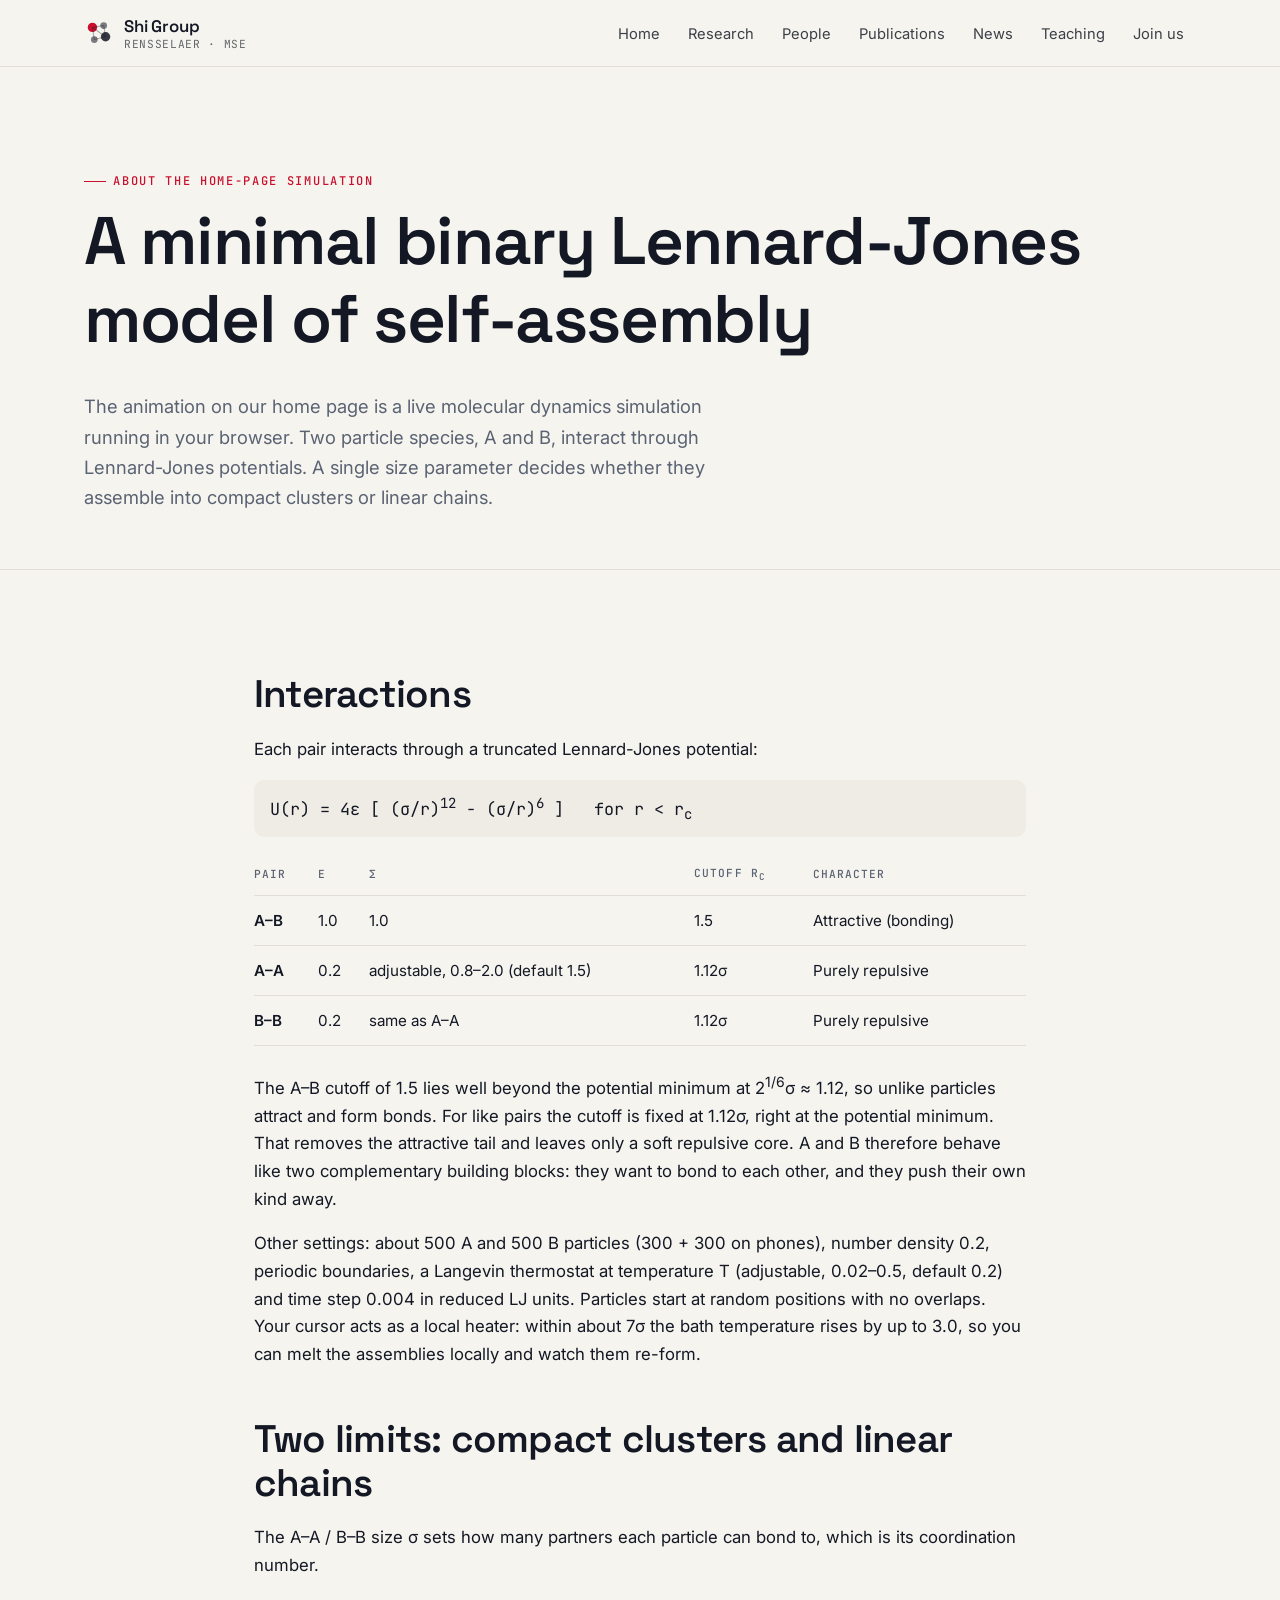
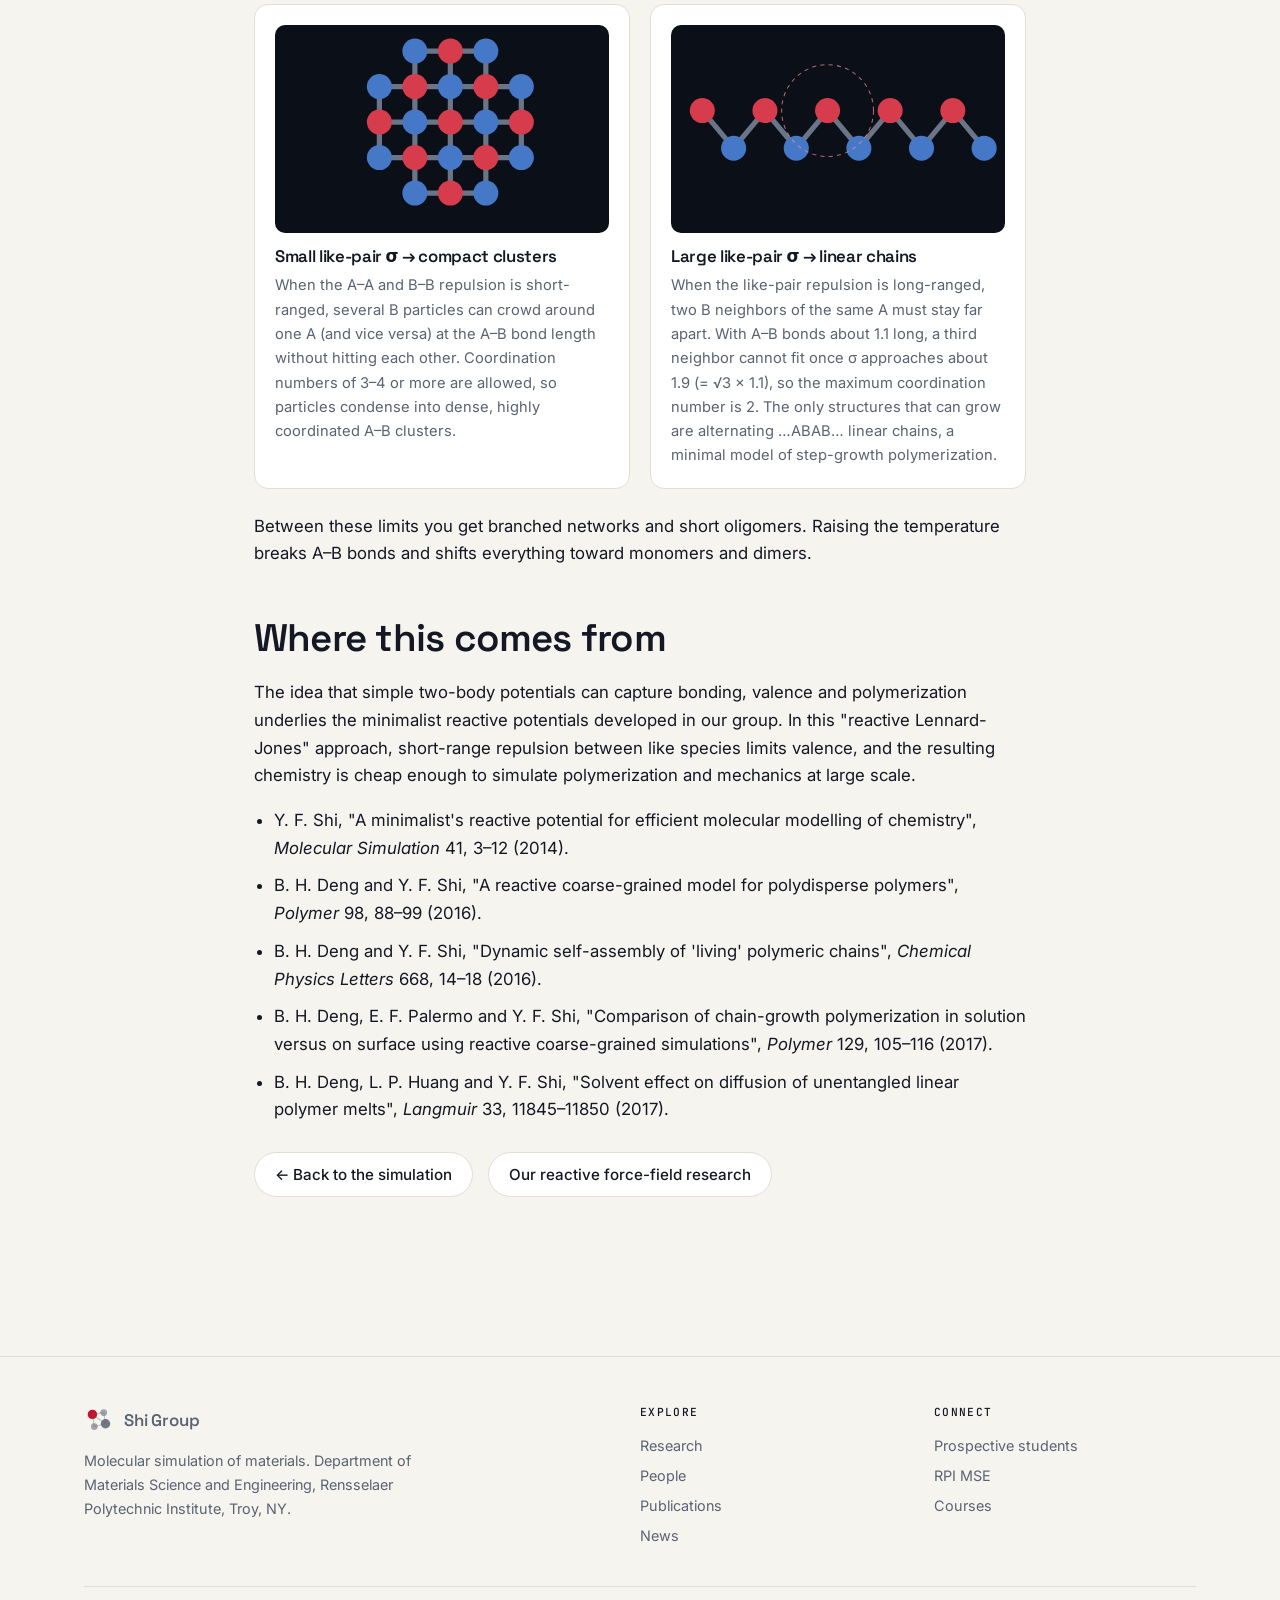
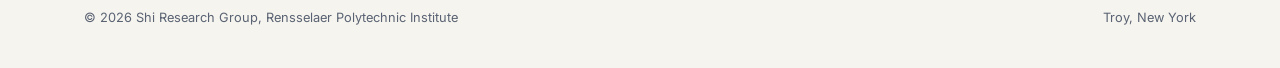
==== model.html @ 4d03acb0 "Add files via upload" ====
<!doctype html>
<html lang="en">
<head>
<meta charset="utf-8">
<meta name="viewport" content="width=device-width, initial-scale=1">
<title>The Model · Shi Group</title>
<link rel="icon" href="assets/favicon.svg" type="image/svg+xml">
<link rel="preconnect" href="https://fonts.googleapis.com"><link rel="preconnect" href="https://fonts.gstatic.com" crossorigin>
<link href="https://fonts.googleapis.com/css2?family=Inter:wght@400;500;600&family=JetBrains+Mono:wght@400;500&family=Space+Grotesk:wght@500;600&display=swap" rel="stylesheet">
<link rel="stylesheet" href="assets/style.css">
</head>
<body>
<section class="page-head">
  <div class="wrap">
    <div class="eyebrow">About the home-page simulation</div>
    <h1>A minimal binary Lennard-Jones model of self-assembly</h1>
    <p>The animation on our home page is a live molecular dynamics simulation running in your browser. Two particle species, A and B, interact through Lennard-Jones potentials. A single size parameter decides whether they assemble into compact clusters or linear chains.</p>
  </div>
</section>

<section class="section">
  <div class="wrap prose" style="max-width:820px">
    <h2>Interactions</h2>
    <p>Each pair interacts through a truncated Lennard-Jones potential:</p>
    <p class="eq">U(r) = 4ε [ (σ/r)<sup>12</sup> − (σ/r)<sup>6</sup> ] &nbsp;&nbsp;for r &lt; r<sub>c</sub></p>
    <table class="param-table">
      <thead><tr><th>Pair</th><th>ε</th><th>σ</th><th>Cutoff r<sub>c</sub></th><th>Character</th></tr></thead>
      <tbody>
        <tr><td>A–B</td><td>1.0</td><td>1.0</td><td>1.5</td><td>Attractive (bonding)</td></tr>
        <tr><td>A–A</td><td>0.2</td><td>adjustable, 0.8–2.0 (default 1.5)</td><td>1.12σ</td><td>Purely repulsive</td></tr>
        <tr><td>B–B</td><td>0.2</td><td>same as A–A</td><td>1.12σ</td><td>Purely repulsive</td></tr>
      </tbody>
    </table>
    <p>The A–B cutoff of 1.5 lies well beyond the potential minimum at 2<sup>1/6</sup>σ ≈ 1.12, so unlike particles attract and form bonds. For like pairs the cutoff is fixed at 1.12σ, right at the potential minimum. That removes the attractive tail and leaves only a soft repulsive core. A and B therefore behave like two complementary building blocks: they want to bond to each other, and they push their own kind away.</p>
    <p>Other settings: about 500 A and 500 B particles (300 + 300 on phones), number density 0.2, periodic boundaries, a Langevin thermostat at temperature T (adjustable, 0.02–0.5, default 0.2) and time step 0.004 in reduced LJ units. Particles start at random positions with no overlaps. Your cursor acts as a local heater: within about 7σ the bath temperature rises by up to 3.0, so you can melt the assemblies locally and watch them re-form.</p>

    <h2 style="margin-top:48px">Two limits: compact clusters and linear chains</h2>
    <p>The A–A / B–B size σ sets how many partners each particle can bond to, which is its coordination number.</p>
    <div class="limits">
      <div class="limit"><svg viewBox="0 0 320 200" role="img" aria-label="Compact A-B cluster"><line x1="100" y1="59" x2="134" y2="59" stroke="#aab9d2" stroke-width="5" opacity=".6"/><line x1="100" y1="59" x2="100" y2="93" stroke="#aab9d2" stroke-width="5" opacity=".6"/><line x1="100" y1="93" x2="134" y2="93" stroke="#aab9d2" stroke-width="5" opacity=".6"/><line x1="100" y1="93" x2="100" y2="127" stroke="#aab9d2" stroke-width="5" opacity=".6"/><line x1="100" y1="127" x2="134" y2="127" stroke="#aab9d2" stroke-width="5" opacity=".6"/><line x1="134" y1="25" x2="168" y2="25" stroke="#aab9d2" stroke-width="5" opacity=".6"/><line x1="134" y1="25" x2="134" y2="59" stroke="#aab9d2" stroke-width="5" opacity=".6"/><line x1="134" y1="59" x2="168" y2="59" stroke="#aab9d2" stroke-width="5" opacity=".6"/><line x1="134" y1="59" x2="134" y2="93" stroke="#aab9d2" stroke-width="5" opacity=".6"/><line x1="134" y1="93" x2="168" y2="93" stroke="#aab9d2" stroke-width="5" opacity=".6"/><line x1="134" y1="93" x2="134" y2="127" stroke="#aab9d2" stroke-width="5" opacity=".6"/><line x1="134" y1="127" x2="168" y2="127" stroke="#aab9d2" stroke-width="5" opacity=".6"/><line x1="134" y1="127" x2="134" y2="161" stroke="#aab9d2" stroke-width="5" opacity=".6"/><line x1="134" y1="161" x2="168" y2="161" stroke="#aab9d2" stroke-width="5" opacity=".6"/><line x1="168" y1="25" x2="202" y2="25" stroke="#aab9d2" stroke-width="5" opacity=".6"/><line x1="168" y1="25" x2="168" y2="59" stroke="#aab9d2" stroke-width="5" opacity=".6"/><line x1="168" y1="59" x2="202" y2="59" stroke="#aab9d2" stroke-width="5" opacity=".6"/><line x1="168" y1="59" x2="168" y2="93" stroke="#aab9d2" stroke-width="5" opacity=".6"/><line x1="168" y1="93" x2="202" y2="93" stroke="#aab9d2" stroke-width="5" opacity=".6"/><line x1="168" y1="93" x2="168" y2="127" stroke="#aab9d2" stroke-width="5" opacity=".6"/><line x1="168" y1="127" x2="202" y2="127" stroke="#aab9d2" stroke-width="5" opacity=".6"/><line x1="168" y1="127" x2="168" y2="161" stroke="#aab9d2" stroke-width="5" opacity=".6"/><line x1="168" y1="161" x2="202" y2="161" stroke="#aab9d2" stroke-width="5" opacity=".6"/><line x1="202" y1="25" x2="202" y2="59" stroke="#aab9d2" stroke-width="5" opacity=".6"/><line x1="202" y1="59" x2="236" y2="59" stroke="#aab9d2" stroke-width="5" opacity=".6"/><line x1="202" y1="59" x2="202" y2="93" stroke="#aab9d2" stroke-width="5" opacity=".6"/><line x1="202" y1="93" x2="236" y2="93" stroke="#aab9d2" stroke-width="5" opacity=".6"/><line x1="202" y1="93" x2="202" y2="127" stroke="#aab9d2" stroke-width="5" opacity=".6"/><line x1="202" y1="127" x2="236" y2="127" stroke="#aab9d2" stroke-width="5" opacity=".6"/><line x1="202" y1="127" x2="202" y2="161" stroke="#aab9d2" stroke-width="5" opacity=".6"/><line x1="236" y1="59" x2="236" y2="93" stroke="#aab9d2" stroke-width="5" opacity=".6"/><line x1="236" y1="93" x2="236" y2="127" stroke="#aab9d2" stroke-width="5" opacity=".6"/><circle cx="100" cy="59" r="12" fill="#4678c8"/><circle cx="100" cy="93" r="12" fill="#d63c4c"/><circle cx="100" cy="127" r="12" fill="#4678c8"/><circle cx="134" cy="25" r="12" fill="#4678c8"/><circle cx="134" cy="59" r="12" fill="#d63c4c"/><circle cx="134" cy="93" r="12" fill="#4678c8"/><circle cx="134" cy="127" r="12" fill="#d63c4c"/><circle cx="134" cy="161" r="12" fill="#4678c8"/><circle cx="168" cy="25" r="12" fill="#d63c4c"/><circle cx="168" cy="59" r="12" fill="#4678c8"/><circle cx="168" cy="93" r="12" fill="#d63c4c"/><circle cx="168" cy="127" r="12" fill="#4678c8"/><circle cx="168" cy="161" r="12" fill="#d63c4c"/><circle cx="202" cy="25" r="12" fill="#4678c8"/><circle cx="202" cy="59" r="12" fill="#d63c4c"/><circle cx="202" cy="93" r="12" fill="#4678c8"/><circle cx="202" cy="127" r="12" fill="#d63c4c"/><circle cx="202" cy="161" r="12" fill="#4678c8"/><circle cx="236" cy="59" r="12" fill="#4678c8"/><circle cx="236" cy="93" r="12" fill="#d63c4c"/><circle cx="236" cy="127" r="12" fill="#4678c8"/></svg>
        <h4>Small like-pair σ → compact clusters</h4>
        <p>When the A–A and B–B repulsion is short-ranged, several B particles can crowd around one A (and vice versa) at the A–B bond length without hitting each other. Coordination numbers of 3–4 or more are allowed, so particles condense into dense, highly coordinated A–B clusters.</p>
      </div>
      <div class="limit"><svg viewBox="0 0 320 200" role="img" aria-label="Linear alternating A-B chain"><line x1="30" y1="82" x2="60" y2="118" stroke="#aab9d2" stroke-width="5" opacity=".6"/><line x1="60" y1="118" x2="90" y2="82" stroke="#aab9d2" stroke-width="5" opacity=".6"/><line x1="90" y1="82" x2="120" y2="118" stroke="#aab9d2" stroke-width="5" opacity=".6"/><line x1="120" y1="118" x2="150" y2="82" stroke="#aab9d2" stroke-width="5" opacity=".6"/><line x1="150" y1="82" x2="180" y2="118" stroke="#aab9d2" stroke-width="5" opacity=".6"/><line x1="180" y1="118" x2="210" y2="82" stroke="#aab9d2" stroke-width="5" opacity=".6"/><line x1="210" y1="82" x2="240" y2="118" stroke="#aab9d2" stroke-width="5" opacity=".6"/><line x1="240" y1="118" x2="270" y2="82" stroke="#aab9d2" stroke-width="5" opacity=".6"/><line x1="270" y1="82" x2="300" y2="118" stroke="#aab9d2" stroke-width="5" opacity=".6"/><circle cx="30" cy="82" r="12" fill="#d63c4c"/><circle cx="60" cy="118" r="12" fill="#4678c8"/><circle cx="90" cy="82" r="12" fill="#d63c4c"/><circle cx="120" cy="118" r="12" fill="#4678c8"/><circle cx="150" cy="82" r="12" fill="#d63c4c"/><circle cx="180" cy="118" r="12" fill="#4678c8"/><circle cx="210" cy="82" r="12" fill="#d63c4c"/><circle cx="240" cy="118" r="12" fill="#4678c8"/><circle cx="270" cy="82" r="12" fill="#d63c4c"/><circle cx="300" cy="118" r="12" fill="#4678c8"/><circle cx="150" cy="82" r="44" fill="none" stroke="#ff8a96" stroke-dasharray="4 4" opacity=".7"/></svg>
        <h4>Large like-pair σ → linear chains</h4>
        <p>When the like-pair repulsion is long-ranged, two B neighbors of the same A must stay far apart. With A–B bonds about 1.1 long, a third neighbor cannot fit once σ approaches about 1.9 (= √3 × 1.1), so the maximum coordination number is 2. The only structures that can grow are alternating …ABAB… linear chains, a minimal model of step-growth polymerization.</p>
      </div>
    </div>
    <p>Between these limits you get branched networks and short oligomers. Raising the temperature breaks A–B bonds and shifts everything toward monomers and dimers.</p>

    <h2 style="margin-top:48px">Where this comes from</h2>
    <p>The idea that simple two-body potentials can capture bonding, valence and polymerization underlies the minimalist reactive potentials developed in our group. In this "reactive Lennard-Jones" approach, short-range repulsion between like species limits valence, and the resulting chemistry is cheap enough to simulate polymerization and mechanics at large scale.</p>
    <ul class="reflist">
      <li>Y. F. Shi, "A minimalist's reactive potential for efficient molecular modelling of chemistry", <i>Molecular Simulation</i> 41, 3–12 (2014).</li>
      <li>B. H. Deng and Y. F. Shi, "A reactive coarse-grained model for polydisperse polymers", <i>Polymer</i> 98, 88–99 (2016).</li>
      <li>B. H. Deng and Y. F. Shi, "Dynamic self-assembly of 'living' polymeric chains", <i>Chemical Physics Letters</i> 668, 14–18 (2016).</li>
      <li>B. H. Deng, E. F. Palermo and Y. F. Shi, "Comparison of chain-growth polymerization in solution versus on surface using reactive coarse-grained simulations", <i>Polymer</i> 129, 105–116 (2017).</li>
      <li>B. H. Deng, L. P. Huang and Y. F. Shi, "Solvent effect on diffusion of unentangled linear polymer melts", <i>Langmuir</i> 33, 11845–11850 (2017).</li>
    </ul>
    <p style="margin-top:28px"><a class="btn btn-line" href="index.html">← Back to the simulation</a> &nbsp; <a class="btn btn-line" href="research.html#forcefields">Our reactive force-field research</a></p>
  </div>
</section>
<script src="assets/site.js"></script>
</body>
</html>
---- assets/style.css ----
/* ---------- Tokens ---------- */
:root {
  --bg: #f6f4ef;
  --surface: #ffffff;
  --surface-2: #efece5;
  --ink: #131824;
  --muted: #5a6373;
  --line: #e2ded5;
  --accent: #c8102e;
  --accent-soft: #c8102e14;
  --hero: #0b0f17;
  --hero-ink: #eef1f6;
  --radius: 14px;
  --maxw: 1160px;
  --font-display: "Space Grotesk", system-ui, sans-serif;
  --font-body: "Inter", system-ui, -apple-system, "Segoe UI", sans-serif;
  --font-mono: "JetBrains Mono", ui-monospace, monospace;
  color-scheme: light;
}
@media (prefers-color-scheme: dark) {
  :root:not([data-theme="light"]) {
    --bg: #0d1118; --surface: #141a25; --surface-2: #1a2130; --ink: #e8ebf1; --muted: #9aa3b3;
    --line: #252e3e; --accent: #ff4d61; --accent-soft: #ff4d611c; color-scheme: dark;
  }
}
:root[data-theme="dark"] {
  --bg: #0d1118; --surface: #141a25; --surface-2: #1a2130; --ink: #e8ebf1; --muted: #9aa3b3;
  --line: #252e3e; --accent: #ff4d61; --accent-soft: #ff4d611c; color-scheme: dark;
}

/* ---------- Base ---------- */
*, *::before, *::after { box-sizing: border-box; }
html { scroll-behavior: smooth; }
body {
  margin: 0; background: var(--bg); color: var(--ink);
  font: 16px/1.65 var(--font-body); -webkit-font-smoothing: antialiased;
}
img { max-width: 100%; display: block; }
a { color: inherit; text-decoration-color: color-mix(in srgb, var(--accent) 60%, transparent); text-underline-offset: 3px; }
a:hover { color: var(--accent); }
h1, h2, h3, h4 { font-family: var(--font-display); letter-spacing: -0.02em; line-height: 1.15; margin: 0 0 .5em; }
h1 { font-size: clamp(2.3rem, 5.4vw, 4.2rem); font-weight: 600; }
h2 { font-size: clamp(1.7rem, 3.2vw, 2.4rem); font-weight: 600; }
h3 { font-size: 1.25rem; font-weight: 600; }
p { margin: 0 0 1em; }
.wrap { max-width: var(--maxw); margin: 0 auto; padding: 0 24px; }
@media (max-width: 600px) { .wrap { padding: 0 16px; } }
.eyebrow {
  font: 500 .75rem/1 var(--font-mono); text-transform: uppercase; letter-spacing: .14em;
  color: var(--accent); display: inline-flex; align-items: center; gap: .6em; margin-bottom: 1rem;
}
.eyebrow::before { content: ""; width: 22px; height: 1.5px; background: currentColor; }
.muted { color: var(--muted); }
.section { padding: clamp(56px, 8vw, 104px) 0; }
.section + .section { border-top: 1px solid var(--line); }
.section-head { display: flex; justify-content: space-between; align-items: end; gap: 24px; margin-bottom: 40px; flex-wrap: wrap; }
.section-head p { max-width: 560px; color: var(--muted); margin: 0; }
.link-arrow { font: 500 .9rem var(--font-mono); text-decoration: none; white-space: nowrap; }
.link-arrow::after { content: " →"; transition: margin .2s; }
.link-arrow:hover::after { margin-left: 4px; }

/* ---------- Header ---------- */
.site-header {
  position: sticky; top: 0; z-index: 50;
  background: color-mix(in srgb, var(--bg) 82%, transparent);
  backdrop-filter: saturate(160%) blur(12px); -webkit-backdrop-filter: saturate(160%) blur(12px);
  border-bottom: 1px solid var(--line);
}
.site-header.on-hero { background: color-mix(in srgb, var(--hero) 70%, transparent); border-color: #ffffff14; color: var(--hero-ink); }
.nav { display: flex; align-items: center; justify-content: space-between; height: 66px; }
.brand { display: flex; align-items: center; gap: 10px; text-decoration: none; font: 600 1.05rem var(--font-display); letter-spacing: -0.01em; }
.brand-mark { width: 30px; height: 30px; }
.brand small { display: block; font: 400 .7rem var(--font-mono); letter-spacing: .06em; opacity: .65; text-transform: uppercase; }
.nav-links { display: flex; gap: 4px; list-style: none; margin: 0; padding: 0; }
.nav-links a { text-decoration: none; font-size: .92rem; padding: 8px 12px; border-radius: 999px; opacity: .82; }
.nav-links a:hover { opacity: 1; color: inherit; background: color-mix(in srgb, currentColor 8%, transparent); }
.nav-links a[aria-current="page"] { opacity: 1; background: color-mix(in srgb, currentColor 10%, transparent); }
.nav-toggle { display: none; background: none; border: 0; color: inherit; padding: 8px; cursor: pointer; }
.nav-toggle svg { width: 24px; height: 24px; }
@media (max-width: 860px) {
  .nav-toggle { display: block; }
  .nav-links {
    position: absolute; top: 66px; left: 0; right: 0; flex-direction: column; gap: 0; padding: 8px 16px 16px;
    background: var(--bg); color: var(--ink); border-bottom: 1px solid var(--line); display: none;
  }
  .nav-links.open { display: flex; }
  .nav-links a { display: block; padding: 12px; border-radius: 10px; }
}

/* ---------- Hero ---------- */
.hero { position: relative; background: var(--hero); color: var(--hero-ink); overflow: hidden; margin-top: -67px; padding-top: 67px; }
.hero canvas { position: absolute; inset: 0; width: 100%; height: 100%; }
.hero::after { content: ""; position: absolute; inset: 0; pointer-events: none;
  background: linear-gradient(90deg, var(--hero) 0%, #0b0f17d9 38%, #0b0f1740 70%, transparent 100%), linear-gradient(0deg, var(--hero) 0%, transparent 30%); }
.hero-inner { position: relative; z-index: 2; padding: clamp(90px, 14vw, 170px) 0 clamp(70px, 9vw, 110px); max-width: 720px; }
.hero h1 { margin-bottom: .35em; }
.hero h1 em { font-style: normal; color: #ff5a6c; }
.hero .lede { font-size: clamp(1.05rem, 1.6vw, 1.22rem); color: #c3cad6; max-width: 600px; }
.hero .eyebrow { color: #ff5a6c; }
.hero-cta { display: flex; gap: 12px; flex-wrap: wrap; margin-top: 30px; }
.btn {
  display: inline-flex; align-items: center; gap: 8px; padding: 12px 20px; border-radius: 999px;
  font: 500 .95rem var(--font-body); text-decoration: none; border: 1px solid transparent; transition: transform .15s, background .2s;
}
.btn:hover { transform: translateY(-1px); }
.btn-primary { background: var(--accent); color: #fff; }
.btn-primary:hover { color: #fff; background: color-mix(in srgb, var(--accent) 88%, #000); }
.btn-ghost { border-color: #ffffff38; color: var(--hero-ink); }
.btn-ghost:hover { color: #fff; background: #ffffff12; }
.btn-line { border-color: var(--line); background: var(--surface); }
.hero-hint { position: absolute; right: 24px; bottom: 18px; max-width: 460px; text-align: right; line-height: 1.5; z-index: 2; font: .7rem var(--font-mono); color: #8590a3; letter-spacing: .06em; }
@media (max-width: 600px) { .hero-hint { display: none; } }

.stats { position: relative; z-index: 2; display: grid; grid-template-columns: repeat(3, 1fr); border-top: 1px solid #ffffff1a; }
.stat { padding: 26px 0 30px; }
.stat + .stat { padding-left: 24px; border-left: 1px solid #ffffff1a; }
.stat b { display: block; font: 600 clamp(1.6rem, 3vw, 2.3rem)/1 var(--font-display); letter-spacing: -.02em; }
.stat span { font: .72rem var(--font-mono); text-transform: uppercase; letter-spacing: .1em; color: #8f99ab; }
@media (max-width: 700px) { .stat + .stat { padding-left: 14px; } }

/* ---------- Page header (inner pages) ---------- */
.page-head { padding: clamp(56px, 8vw, 96px) 0 clamp(32px, 5vw, 56px); border-bottom: 1px solid var(--line); }
.page-head p { font-size: 1.15rem; color: var(--muted); max-width: 680px; margin: 0; }

/* ---------- Theme cards ---------- */
.themes { display: grid; grid-template-columns: repeat(3, 1fr); gap: 20px; }
@media (max-width: 960px) { .themes { grid-template-columns: repeat(2, 1fr); } }
@media (max-width: 620px) { .themes { grid-template-columns: 1fr; } }
.theme {
  background: var(--surface); border: 1px solid var(--line); border-radius: var(--radius); overflow: hidden;
  text-decoration: none; display: flex; flex-direction: column; transition: transform .2s, box-shadow .2s, border-color .2s;
}
.theme:hover { transform: translateY(-3px); box-shadow: 0 18px 40px -24px #0005; border-color: color-mix(in srgb, var(--accent) 35%, var(--line)); color: inherit; }
.theme-img { aspect-ratio: 16 / 9; overflow: hidden; background: #0f1520; }
.theme-img img { width: 100%; height: 100%; object-fit: cover; transition: transform .6s; }
.theme:hover .theme-img img { transform: scale(1.04); }
.theme-body { padding: 20px 22px 24px; }
.theme-body .num { font: .72rem var(--font-mono); color: var(--accent); letter-spacing: .1em; }
.theme-body h3 { margin: 6px 0 8px; }
.theme-body p { color: var(--muted); font-size: .95rem; margin: 0; }

/* ---------- Featured papers ---------- */
.papers { display: grid; grid-template-columns: repeat(3, 1fr); gap: 16px; }
@media (max-width: 960px) { .papers { grid-template-columns: repeat(2, 1fr); } }
@media (max-width: 640px) { .papers { grid-template-columns: 1fr; } }
.paper-card {
  display: grid; grid-template-columns: 64px 1fr; gap: 14px; padding: 22px; border-radius: var(--radius);
  background: var(--surface); border: 1px solid var(--line); text-decoration: none;
}
.paper-card:hover { border-color: color-mix(in srgb, var(--accent) 40%, var(--line)); color: inherit; }
.paper-card .yr { font: 600 1.5rem/1 var(--font-display); color: var(--muted); }
.paper-card .jr { font: 500 .74rem var(--font-mono); text-transform: uppercase; letter-spacing: .08em; color: var(--accent); margin-bottom: 6px; }
.paper-card h4 { font: 600 1.05rem/1.35 var(--font-display); margin: 0; letter-spacing: -.01em; }

/* ---------- News ---------- */
.news-list { list-style: none; margin: 0; padding: 0; }
.news-item { display: grid; grid-template-columns: 120px 90px 1fr; gap: 16px; padding: 18px 0; border-bottom: 1px solid var(--line); align-items: baseline; }
.news-item:first-child { border-top: 1px solid var(--line); }
.news-date { font: .82rem var(--font-mono); color: var(--muted); }
.tag { display: inline-block; font: 500 .68rem/1 var(--font-mono); text-transform: uppercase; letter-spacing: .08em;
  padding: 5px 8px; border-radius: 6px; background: var(--accent-soft); color: var(--accent); justify-self: start; }
.tag.People { background: #3b6ea81f; color: #3b6ea8; }
.tag.Grant { background: #e0a52624; color: #a8740a; }
.tag.Talk { background: #4b8a6a1f; color: #3d7a5a; }
@media (prefers-color-scheme: dark) { :root:not([data-theme="light"]) .tag.People { color: #8db4e6; } :root:not([data-theme="light"]) .tag.Grant { color: #f0c062; } :root:not([data-theme="light"]) .tag.Talk { color: #7fcca4; } }
:root[data-theme="dark"] .tag.People { color: #8db4e6; } :root[data-theme="dark"] .tag.Grant { color: #f0c062; } :root[data-theme="dark"] .tag.Talk { color: #7fcca4; }
@media (max-width: 640px) {
  .news-item { grid-template-columns: auto 1fr; gap: 6px 12px; }
  .news-item .news-text { grid-column: 1 / -1; }
}

/* ---------- Split / CTA ---------- */
.split { display: grid; grid-template-columns: 1.1fr 1fr; gap: clamp(28px, 6vw, 80px); align-items: start; }
@media (max-width: 860px) { .split { grid-template-columns: 1fr; } }
.cta-band { background: var(--hero); color: var(--hero-ink); border-radius: 22px; padding: clamp(32px, 6vw, 64px); position: relative; overflow: hidden; }
.cta-band p { color: #c3cad6; max-width: 560px; }
.cta-band .eyebrow { color: #ff5a6c; }
.cta-band::before { content: ""; position: absolute; right: -60px; top: -60px; width: 320px; height: 320px; border-radius: 50%;
  background: radial-gradient(circle, #c8102e55, transparent 65%); }

/* ---------- Research page ---------- */
.rs { display: grid; grid-template-columns: 1fr 1.1fr; gap: clamp(28px, 5vw, 64px); align-items: center; padding: clamp(48px, 7vw, 88px) 0; border-bottom: 1px solid var(--line); scroll-margin-top: 80px; }
.rs:nth-of-type(even) .rs-fig { order: 2; }
.rs-img { border-radius: var(--radius); overflow: hidden; aspect-ratio: 16 / 10; background: #0f1520; }
.rs-img img { width: 100%; height: 100%; object-fit: cover; }
.rs-img figcaption { display: none; }
.rs ul.refs { list-style: none; padding: 0; margin: 20px 0 0; border-top: 1px solid var(--line); }
.rs ul.refs li { padding: 10px 0; border-bottom: 1px solid var(--line); font-size: .92rem; }
.rs ul.refs li span { font: .74rem var(--font-mono); color: var(--accent); text-transform: uppercase; letter-spacing: .06em; margin-right: 8px; }
@media (max-width: 860px) { .rs { grid-template-columns: 1fr; } .rs:nth-of-type(even) .rs-fig { order: 0; } }
.toc { display: flex; flex-wrap: wrap; gap: 8px; margin-top: 28px; }
.chip {
  font: 500 .82rem var(--font-body); padding: 8px 14px; border-radius: 999px; border: 1px solid var(--line);
  background: var(--surface); color: var(--ink); text-decoration: none; cursor: pointer;
}
.chip:hover { border-color: var(--accent); color: var(--accent); }
.chip[aria-pressed="true"] { background: var(--ink); color: var(--bg); border-color: var(--ink); }
.methods { display: grid; grid-template-columns: repeat(4, 1fr); gap: 16px; }
@media (max-width: 860px) { .methods { grid-template-columns: 1fr 1fr; } }
@media (max-width: 480px) { .methods { grid-template-columns: 1fr; } }
.method { padding: 22px; background: var(--surface); border: 1px solid var(--line); border-radius: var(--radius); }
.method h4 { font: 600 1rem var(--font-display); margin: 0 0 6px; }
.method p { font-size: .9rem; color: var(--muted); margin: 0; }

/* ---------- People ---------- */
.pi { display: grid; grid-template-columns: 280px 1fr; gap: clamp(28px, 5vw, 56px); }
@media (max-width: 760px) { .pi { grid-template-columns: 1fr; } }
.avatar {
  aspect-ratio: 1; border-radius: var(--radius); overflow: hidden; display: grid; place-items: center;
  background: linear-gradient(135deg, #1b2434, #0b0f17); color: #fff; font: 600 2.4rem var(--font-display); letter-spacing: -.02em;
}
.avatar img { width: 100%; height: 100%; object-fit: cover; }
.pi .avatar { max-width: 280px; font-size: 4rem; }
.pi-meta { list-style: none; padding: 0; margin: 20px 0 0; font-size: .92rem; }
.pi-meta li { padding: 8px 0; border-bottom: 1px solid var(--line); display: flex; justify-content: space-between; gap: 12px; }
.pi-meta li span:first-child { color: var(--muted); }
.members { display: grid; grid-template-columns: repeat(auto-fill, minmax(220px, 1fr)); gap: 20px; }
.member { background: var(--surface); border: 1px solid var(--line); border-radius: var(--radius); padding: 20px 22px 22px; }
.member .avatar { font-size: 2.2rem; margin-bottom: 14px; }
.member h4 { font: 600 1.05rem var(--font-display); margin: 0; }
.member .role { font-size: .88rem; color: var(--muted); }
.member .topic { font-size: .85rem; margin-top: 8px; }
.member .since { font: .7rem var(--font-mono); color: var(--accent); text-transform: uppercase; letter-spacing: .08em; margin-top: 8px; }
.member.join { display: flex; flex-direction: column; justify-content: center; border-style: dashed; background: transparent; text-decoration: none; min-height: 0; text-align: center; }
.member.join:hover { border-color: var(--accent); color: var(--accent); }
.alumni { width: 100%; border-collapse: collapse; font-size: .92rem; }
.alumni th { text-align: left; font: 500 .7rem var(--font-mono); text-transform: uppercase; letter-spacing: .1em; color: var(--muted); padding: 10px 12px 10px 0; border-bottom: 1px solid var(--line); }
.alumni td { padding: 14px 12px 14px 0; border-bottom: 1px solid var(--line); vertical-align: top; }
.alumni td.name { font-weight: 600; white-space: nowrap; }
.alumni td .thesis { color: var(--muted); font-size: .86rem; }
@media (max-width: 760px) {
  .alumni thead { display: none; }
  .alumni tr { display: block; padding: 14px 0; border-bottom: 1px solid var(--line); }
  .alumni td { display: block; border: 0; padding: 2px 0; }
}
.ug { columns: 2; column-gap: 40px; list-style: none; padding: 0; margin: 0; font-size: .92rem; }
.ug li { break-inside: avoid; padding: 8px 0; border-bottom: 1px solid var(--line); display: flex; justify-content: space-between; gap: 12px; }
.ug li span { color: var(--muted); text-align: right; }
@media (max-width: 640px) { .ug { columns: 1; } }

/* ---------- Publications ---------- */
.pub-tools { display: flex; flex-wrap: wrap; gap: 12px; align-items: center; margin-bottom: 12px; }
.search {
  flex: 1 1 260px; display: flex; align-items: center; gap: 8px; padding: 10px 16px; border-radius: 999px;
  border: 1px solid var(--line); background: var(--surface);
}
.search input { border: 0; outline: 0; background: transparent; color: var(--ink); font: inherit; width: 100%; }
.search:focus-within { border-color: var(--accent); }
.pub-count { font: .8rem var(--font-mono); color: var(--muted); }
.pub-year { display: grid; grid-template-columns: 110px 1fr; gap: 24px; padding: 26px 0; border-bottom: 1px solid var(--line); }
.pub-year > h3 { font: 600 1.6rem var(--font-display); color: var(--muted); position: sticky; top: 84px; align-self: start; margin: 0; }
@media (max-width: 700px) { .pub-year { grid-template-columns: 1fr; gap: 8px; } .pub-year > h3 { position: static; } }
.pub { padding: 12px 0 14px; }
.pub + .pub { border-top: 1px dashed var(--line); }
.pub-title { font: 600 1.02rem/1.4 var(--font-display); letter-spacing: -.005em; }
.pub-title a { text-decoration: none; }
.pub-authors { font-size: .88rem; color: var(--muted); margin: 4px 0; }
.pub-authors b { color: var(--ink); font-weight: 600; }
.pub-venue { font-size: .88rem; }
.pub-venue i { font-style: italic; }
.badge { display: inline-block; font: 500 .66rem/1 var(--font-mono); text-transform: uppercase; letter-spacing: .08em; padding: 4px 7px; border-radius: 5px; margin-left: 8px; vertical-align: 2px; }
.badge.hl { background: var(--accent); color: #fff; }
.badge.soft { background: var(--surface-2); color: var(--muted); }
.pub-links a { font: .78rem var(--font-mono); margin-right: 12px; }

/* ---------- Teaching / join ---------- */
.course-list { display: grid; grid-template-columns: repeat(auto-fill, minmax(260px, 1fr)); gap: 16px; }
.course { padding: 22px; background: var(--surface); border: 1px solid var(--line); border-radius: var(--radius); }
.course .code { font: 500 .78rem var(--font-mono); color: var(--accent); letter-spacing: .06em; }
.course h4 { font: 600 1.08rem var(--font-display); margin: 6px 0 6px; }
.course p { color: var(--muted); font-size: .9rem; margin: 0; }
.prose { max-width: 720px; }
.prose p, .prose li { font-size: 1.05rem; }
.contact-card { padding: 28px; background: var(--surface); border: 1px solid var(--line); border-radius: var(--radius); }
.contact-card dl { margin: 0; display: grid; grid-template-columns: auto 1fr; gap: 10px 20px; font-size: .95rem; }
.contact-card dt { color: var(--muted); font: .74rem var(--font-mono); text-transform: uppercase; letter-spacing: .08em; padding-top: 3px; }
.contact-card dd { margin: 0; }
.todo { background: #e0a52633; padding: 1px 6px; border-radius: 4px; font-size: .85em; }

/* ---------- Footer ---------- */
.site-footer { border-top: 1px solid var(--line); padding: 48px 0 40px; margin-top: 40px; font-size: .9rem; color: var(--muted); }
.footer-grid { display: grid; grid-template-columns: 2fr 1fr 1fr; gap: 32px; }
.footer-grid h5 { font: 500 .7rem var(--font-mono); text-transform: uppercase; letter-spacing: .12em; margin: 0 0 12px; color: var(--ink); }
.footer-grid ul { list-style: none; margin: 0; padding: 0; }
.footer-grid li { padding: 3px 0; }
.footer-grid a { text-decoration: none; }
.footer-bottom { margin-top: 36px; padding-top: 20px; border-top: 1px solid var(--line); display: flex; justify-content: space-between; flex-wrap: wrap; gap: 12px; font-size: .8rem; }
@media (max-width: 700px) { .footer-grid { grid-template-columns: 1fr 1fr; } .footer-grid > div:first-child { grid-column: 1 / -1; } }

/* ---------- Reveal ---------- */
.reveal { opacity: 0; transform: translateY(14px); transition: opacity .7s ease, transform .7s ease; }
.reveal.in { opacity: 1; transform: none; }
@media (prefers-reduced-motion: reduce) { .reveal { opacity: 1; transform: none; transition: none; } html { scroll-behavior: auto; } }
@media (max-width: 700px) {
  .hero::after { background: linear-gradient(180deg, #0b0f17cc 0%, #0b0f17e6 60%, var(--hero) 100%); }
}

/* ---------- Real figures (white backgrounds) ---------- */
.theme-img.fig, .rs-img.fig { background: #fff; }
.theme-img.fig img { object-fit: contain; padding: 10px; }
.rs-img.fig img { object-fit: contain; padding: 16px; }
.rs-fig { margin: 0; }
.rs-fig figcaption { font-size: .82rem; color: var(--muted); margin-top: 10px; line-height: 1.5; }
.paper-card.has-img { grid-template-columns: 1fr; gap: 0; padding: 0; overflow: hidden; }
.paper-card .thumb { height: 170px; background: #fff; border-bottom: 1px solid var(--line); display: flex; align-items: center; justify-content: center; padding: 12px; }
.paper-card .thumb img { max-width: 100%; max-height: 100%; object-fit: contain; }
.paper-card .pc-body { display: grid; grid-template-columns: 64px 1fr; gap: 18px; padding: 20px 22px 22px; }
.group-photo { margin: 0 auto; max-width: 820px; }
.group-photo img { width: 100%; border-radius: var(--radius); }
.group-photo figcaption { font: .74rem var(--font-mono); text-transform: uppercase; letter-spacing: .1em; color: var(--muted); margin-top: 10px; }
.paper-card.has-img { align-content: start; }
.hero-ctrl { position: absolute; z-index: 3; right: 24px; top: 92px; width: 250px; padding: 12px 14px; border-radius: 12px;
  background: #0b0f17cc; border: 1px solid #ffffff1f; color: #c3cad6; backdrop-filter: blur(6px); -webkit-backdrop-filter: blur(6px); }
.hero-ctrl label { display: flex; justify-content: space-between; font: 500 .78rem var(--font-mono); letter-spacing: .04em; margin-bottom: 6px; }
.hero-ctrl output { color: #fff; }
.hero-ctrl input[type=range] { width: 100%; accent-color: #ff5a6c; margin: 0; }
.hero-ctrl small { display: block; font: .68rem var(--font-mono); color: #8590a3; margin-top: 4px; }
@media (max-width: 600px) { .hero-ctrl { position: relative; top: auto; right: auto; width: auto; margin: 0 16px 20px; } }
.hero-ctrl .ctrl-ends { display: flex; justify-content: space-between; line-height: 1.35; font: .66rem var(--font-mono); color: #8590a3; margin-top: 4px; }
.hero-ctrl .ctrl-more { display: inline-block; margin-top: 12px; font: 500 .74rem var(--font-mono); color: #ff8a96; text-decoration: none; }
.hero-ctrl .ctrl-more:hover { color: #fff; }
.param-table { width: 100%; border-collapse: collapse; font-size: .95rem; margin: 8px 0 24px; }
.param-table th, .param-table td { text-align: left; padding: 12px 14px 12px 0; border-bottom: 1px solid var(--line); }
.param-table th { font: 500 .7rem var(--font-mono); text-transform: uppercase; letter-spacing: .1em; color: var(--muted); }
.param-table td:first-child { font-weight: 600; }
.limits { display: grid; grid-template-columns: 1fr 1fr; gap: 20px; margin: 24px 0; }
@media (max-width: 700px) { .limits { grid-template-columns: 1fr; } }
.limit { background: var(--surface); border: 1px solid var(--line); border-radius: var(--radius); padding: 20px; }
.limit svg { width: 100%; height: auto; display: block; margin-bottom: 12px; background: #0b0f17; border-radius: 10px; }
.limit h4 { font: 600 1.05rem var(--font-display); margin: 0 0 6px; }
.limit p { font-size: .92rem; color: var(--muted); margin: 0; }
.eq { font: 1rem var(--font-mono); background: var(--surface-2); padding: 14px 16px; border-radius: 10px; overflow-x: auto; }
.reflist { padding-left: 20px; }
.reflist li { margin-bottom: 10px; }
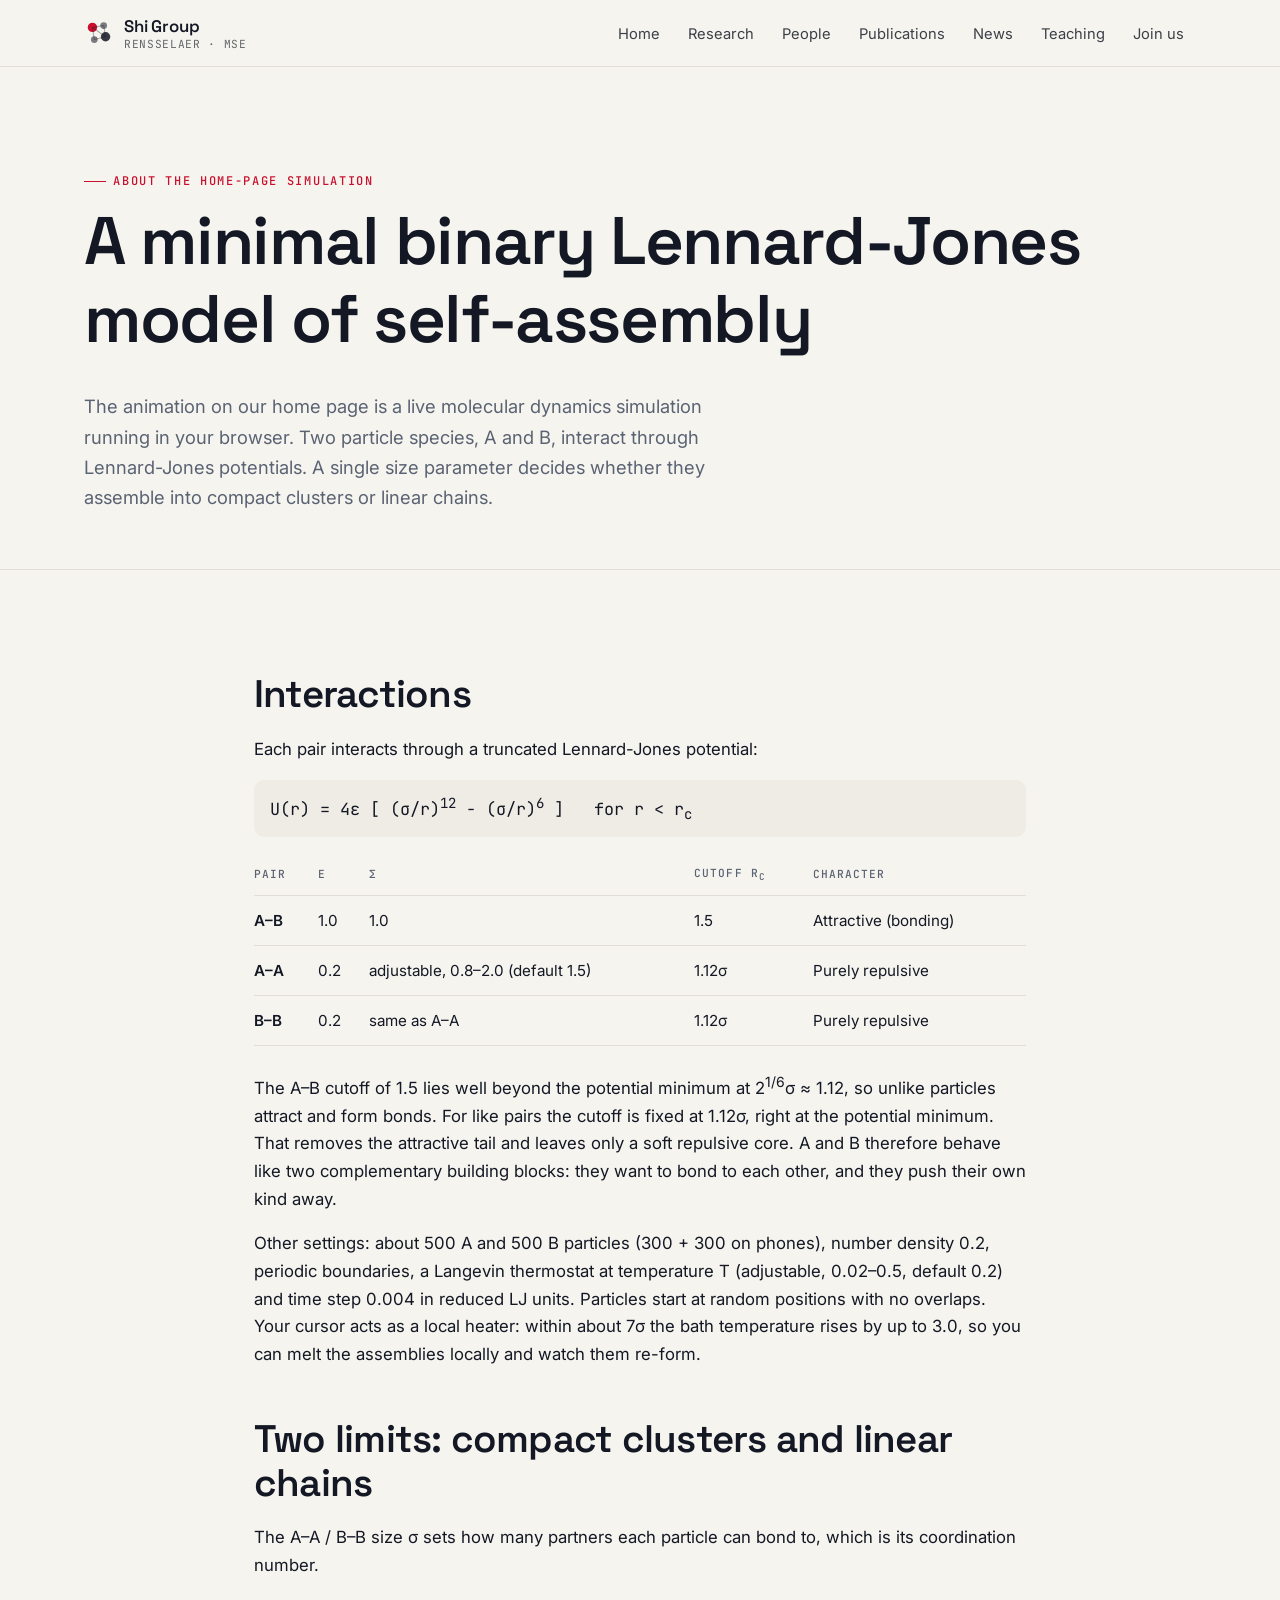
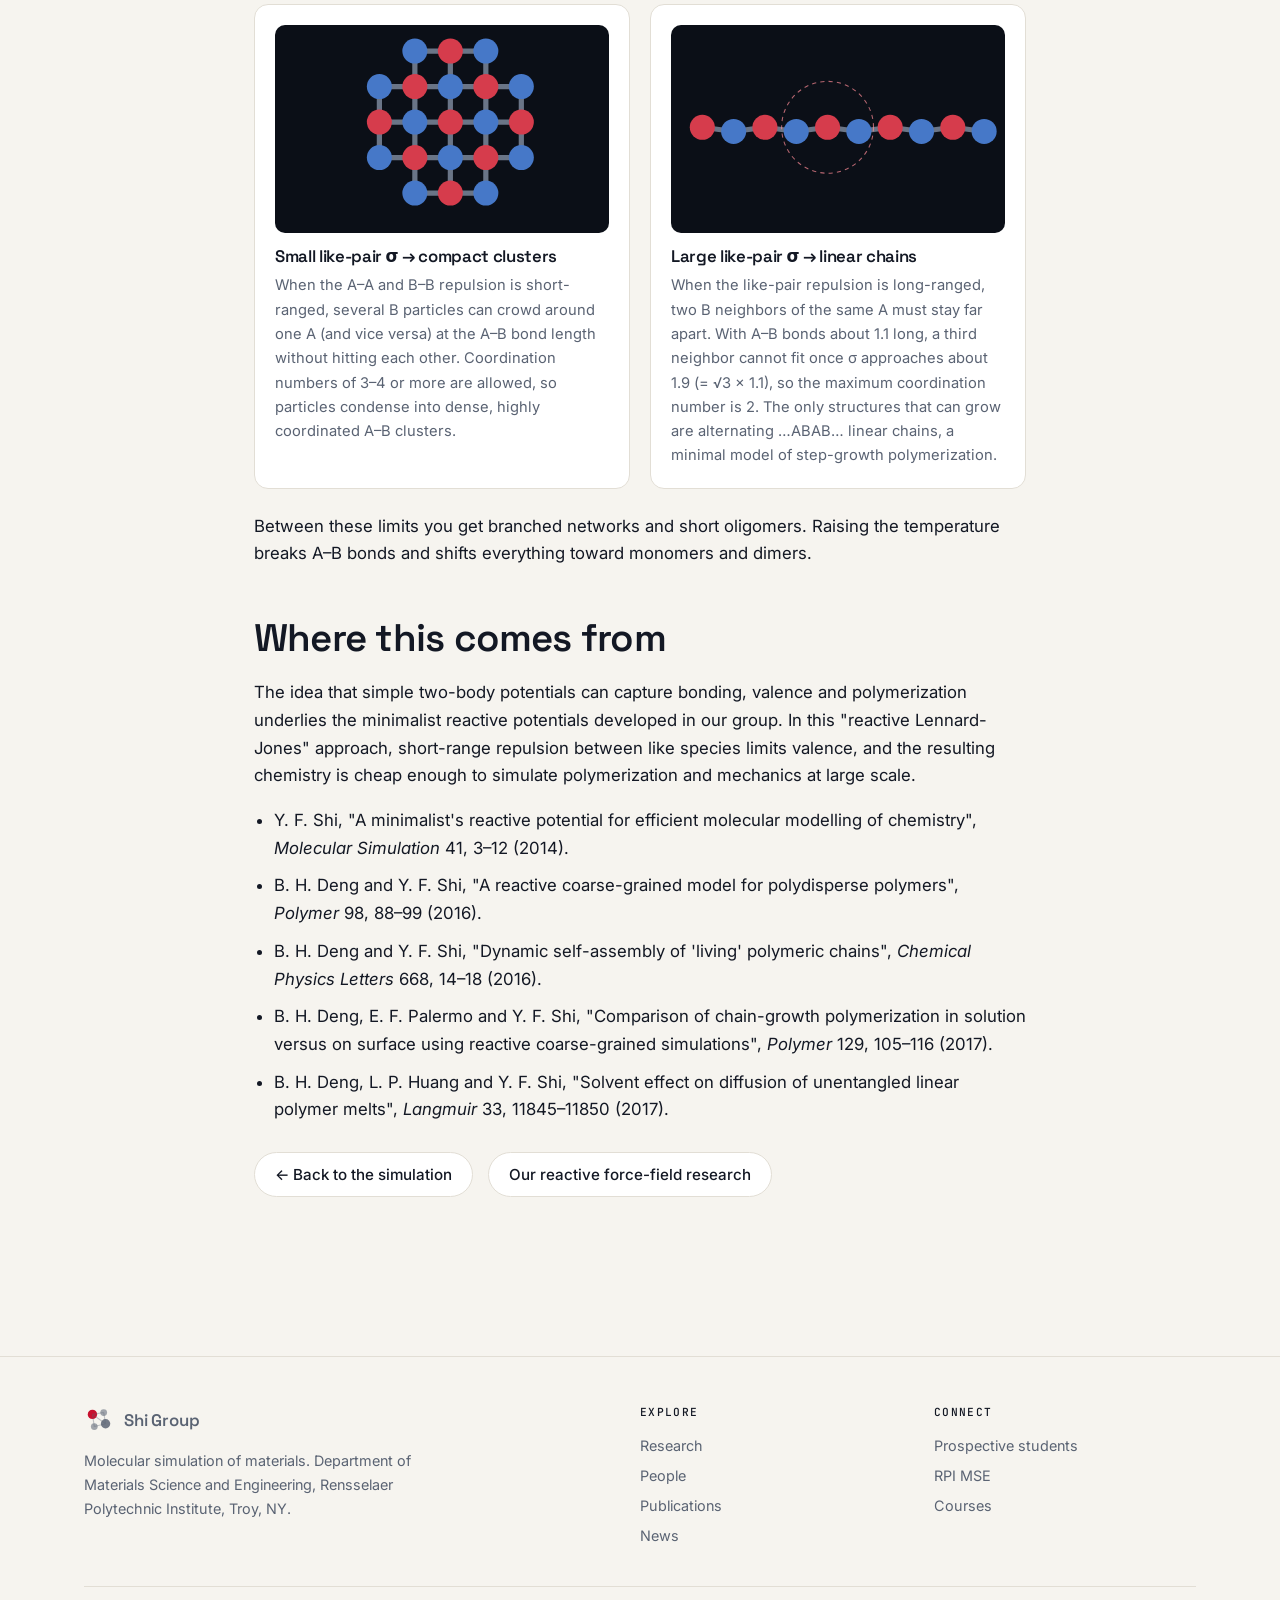
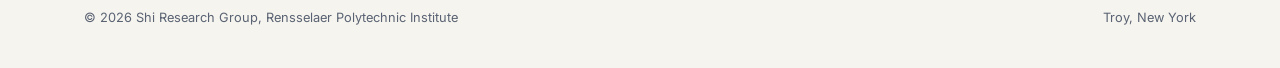
==== commit 05ddf570: "Model page: draw linear chain nearly straight instead of zigzag Co-Authored-By: Claude Opus 5.5 <nor" ====
--- a/model.html
+++ b/model.html
@@ -41,7 +41,7 @@
         <h4>Small like-pair σ → compact clusters</h4>
         <p>When the A–A and B–B repulsion is short-ranged, several B particles can crowd around one A (and vice versa) at the A–B bond length without hitting each other. Coordination numbers of 3–4 or more are allowed, so particles condense into dense, highly coordinated A–B clusters.</p>
       </div>
-      <div class="limit"><svg viewBox="0 0 320 200" role="img" aria-label="Linear alternating A-B chain"><line x1="30" y1="82" x2="60" y2="118" stroke="#aab9d2" stroke-width="5" opacity=".6"/><line x1="60" y1="118" x2="90" y2="82" stroke="#aab9d2" stroke-width="5" opacity=".6"/><line x1="90" y1="82" x2="120" y2="118" stroke="#aab9d2" stroke-width="5" opacity=".6"/><line x1="120" y1="118" x2="150" y2="82" stroke="#aab9d2" stroke-width="5" opacity=".6"/><line x1="150" y1="82" x2="180" y2="118" stroke="#aab9d2" stroke-width="5" opacity=".6"/><line x1="180" y1="118" x2="210" y2="82" stroke="#aab9d2" stroke-width="5" opacity=".6"/><line x1="210" y1="82" x2="240" y2="118" stroke="#aab9d2" stroke-width="5" opacity=".6"/><line x1="240" y1="118" x2="270" y2="82" stroke="#aab9d2" stroke-width="5" opacity=".6"/><line x1="270" y1="82" x2="300" y2="118" stroke="#aab9d2" stroke-width="5" opacity=".6"/><circle cx="30" cy="82" r="12" fill="#d63c4c"/><circle cx="60" cy="118" r="12" fill="#4678c8"/><circle cx="90" cy="82" r="12" fill="#d63c4c"/><circle cx="120" cy="118" r="12" fill="#4678c8"/><circle cx="150" cy="82" r="12" fill="#d63c4c"/><circle cx="180" cy="118" r="12" fill="#4678c8"/><circle cx="210" cy="82" r="12" fill="#d63c4c"/><circle cx="240" cy="118" r="12" fill="#4678c8"/><circle cx="270" cy="82" r="12" fill="#d63c4c"/><circle cx="300" cy="118" r="12" fill="#4678c8"/><circle cx="150" cy="82" r="44" fill="none" stroke="#ff8a96" stroke-dasharray="4 4" opacity=".7"/></svg>
+      <div class="limit"><svg viewBox="0 0 320 200" role="img" aria-label="Linear alternating A-B chain"><line x1="30" y1="98" x2="60" y2="102" stroke="#aab9d2" stroke-width="5" opacity=".6"/><line x1="60" y1="102" x2="90" y2="98" stroke="#aab9d2" stroke-width="5" opacity=".6"/><line x1="90" y1="98" x2="120" y2="102" stroke="#aab9d2" stroke-width="5" opacity=".6"/><line x1="120" y1="102" x2="150" y2="98" stroke="#aab9d2" stroke-width="5" opacity=".6"/><line x1="150" y1="98" x2="180" y2="102" stroke="#aab9d2" stroke-width="5" opacity=".6"/><line x1="180" y1="102" x2="210" y2="98" stroke="#aab9d2" stroke-width="5" opacity=".6"/><line x1="210" y1="98" x2="240" y2="102" stroke="#aab9d2" stroke-width="5" opacity=".6"/><line x1="240" y1="102" x2="270" y2="98" stroke="#aab9d2" stroke-width="5" opacity=".6"/><line x1="270" y1="98" x2="300" y2="102" stroke="#aab9d2" stroke-width="5" opacity=".6"/><circle cx="30" cy="98" r="12" fill="#d63c4c"/><circle cx="60" cy="102" r="12" fill="#4678c8"/><circle cx="90" cy="98" r="12" fill="#d63c4c"/><circle cx="120" cy="102" r="12" fill="#4678c8"/><circle cx="150" cy="98" r="12" fill="#d63c4c"/><circle cx="180" cy="102" r="12" fill="#4678c8"/><circle cx="210" cy="98" r="12" fill="#d63c4c"/><circle cx="240" cy="102" r="12" fill="#4678c8"/><circle cx="270" cy="98" r="12" fill="#d63c4c"/><circle cx="300" cy="102" r="12" fill="#4678c8"/><circle cx="150" cy="98" r="44" fill="none" stroke="#ff8a96" stroke-dasharray="4 4" opacity=".7"/></svg>
         <h4>Large like-pair σ → linear chains</h4>
         <p>When the like-pair repulsion is long-ranged, two B neighbors of the same A must stay far apart. With A–B bonds about 1.1 long, a third neighbor cannot fit once σ approaches about 1.9 (= √3 × 1.1), so the maximum coordination number is 2. The only structures that can grow are alternating …ABAB… linear chains, a minimal model of step-growth polymerization.</p>
       </div>
